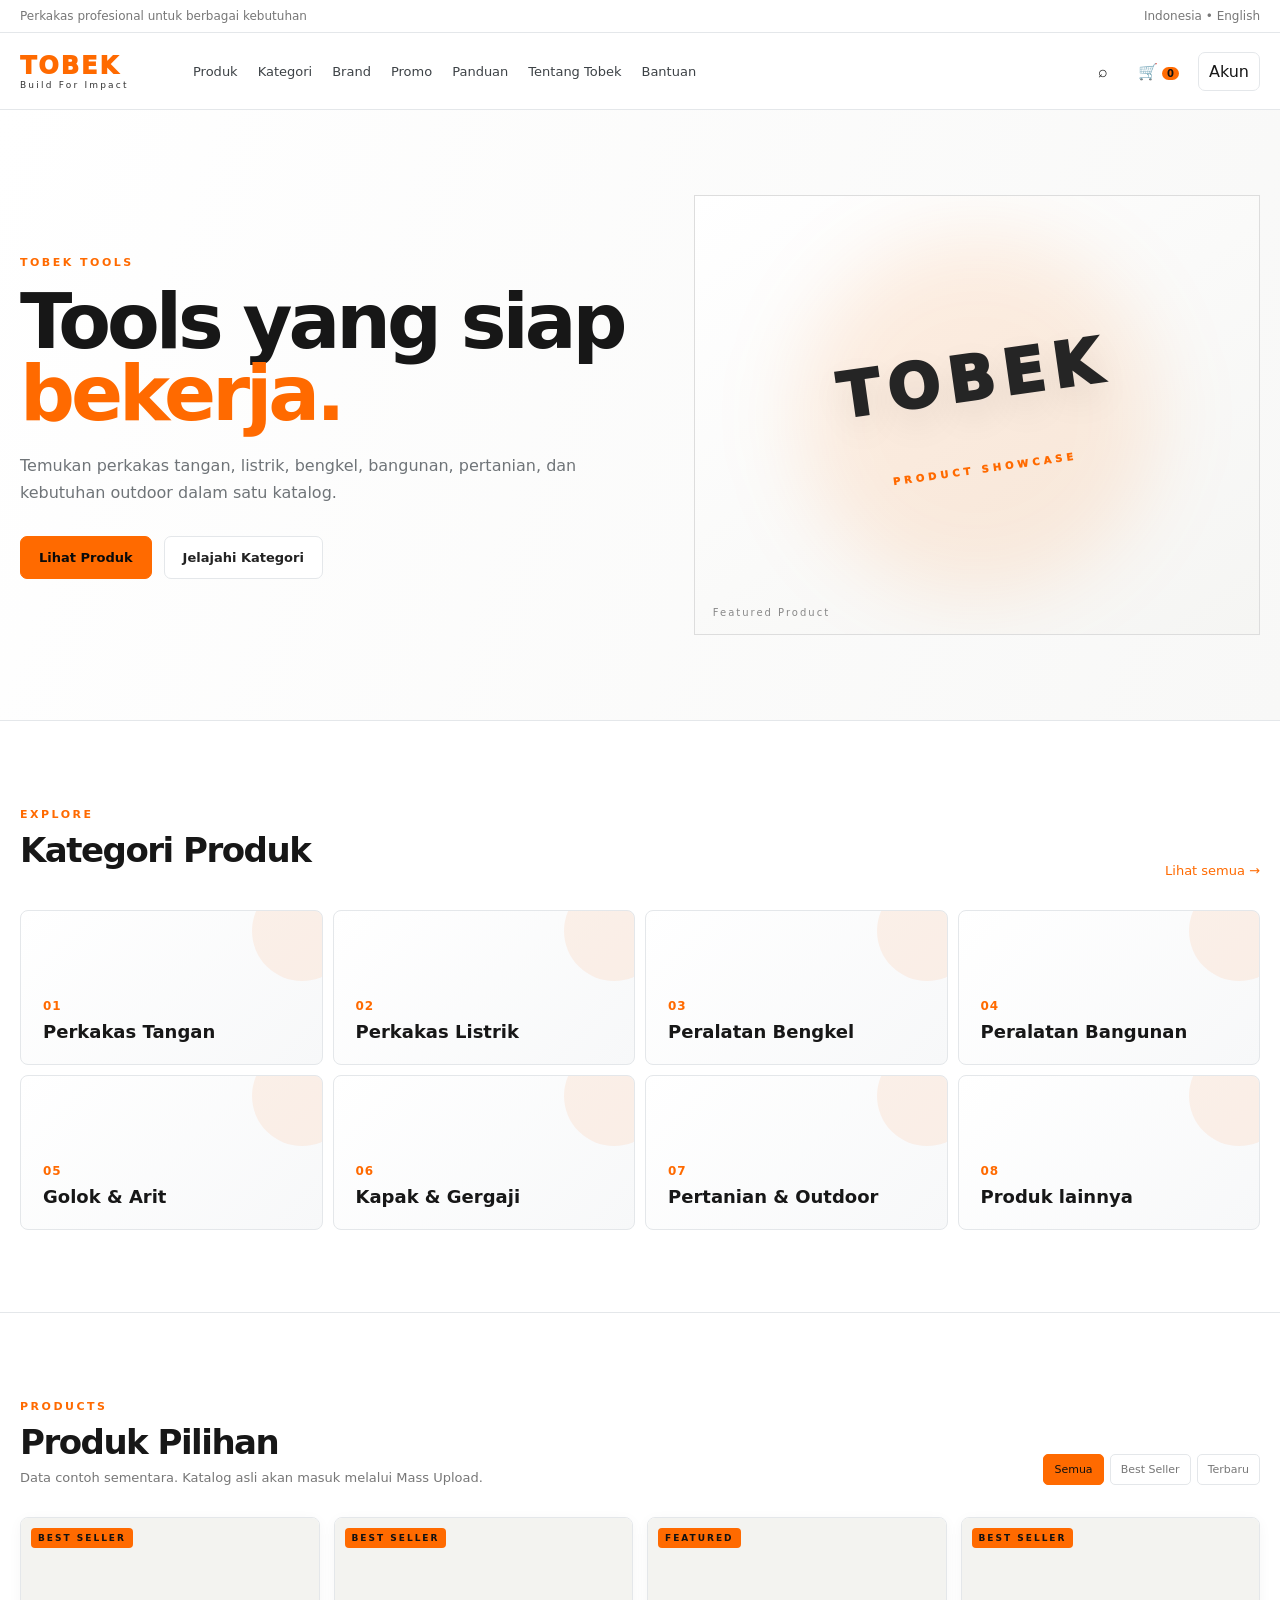
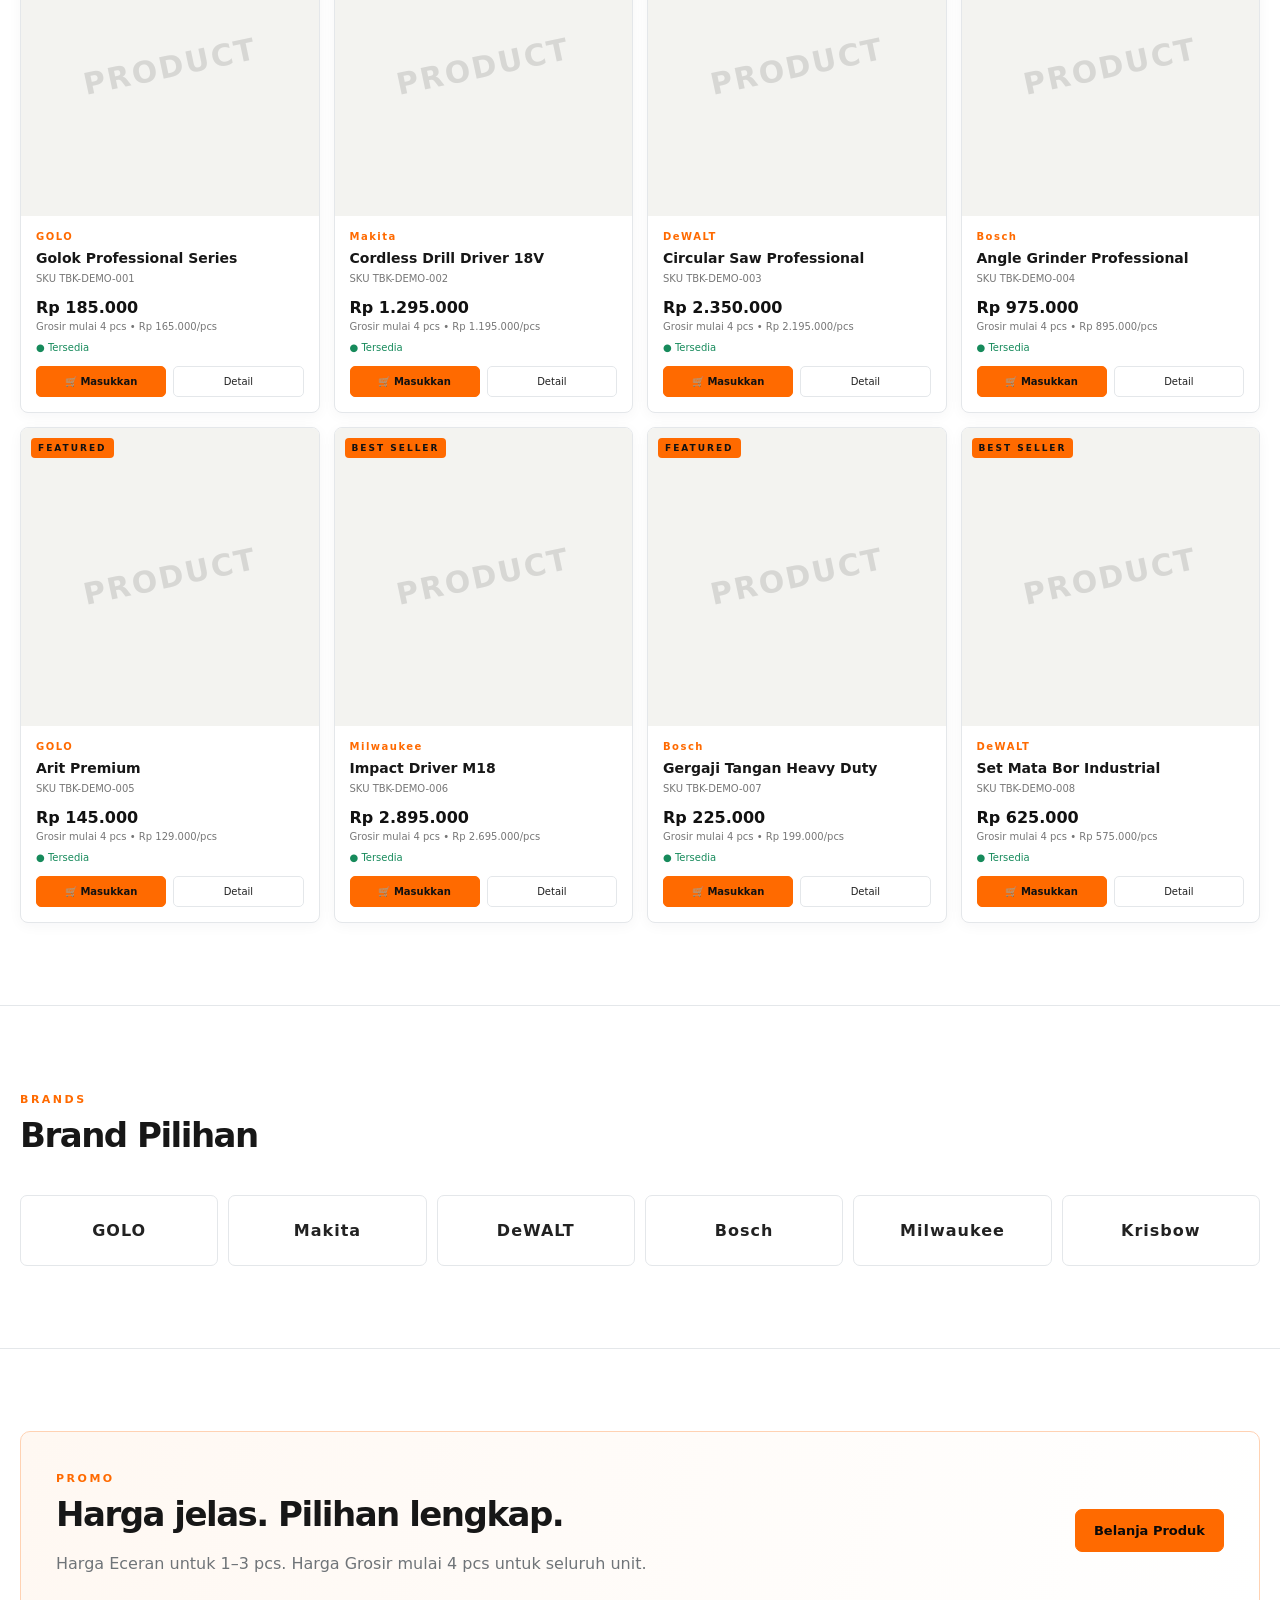
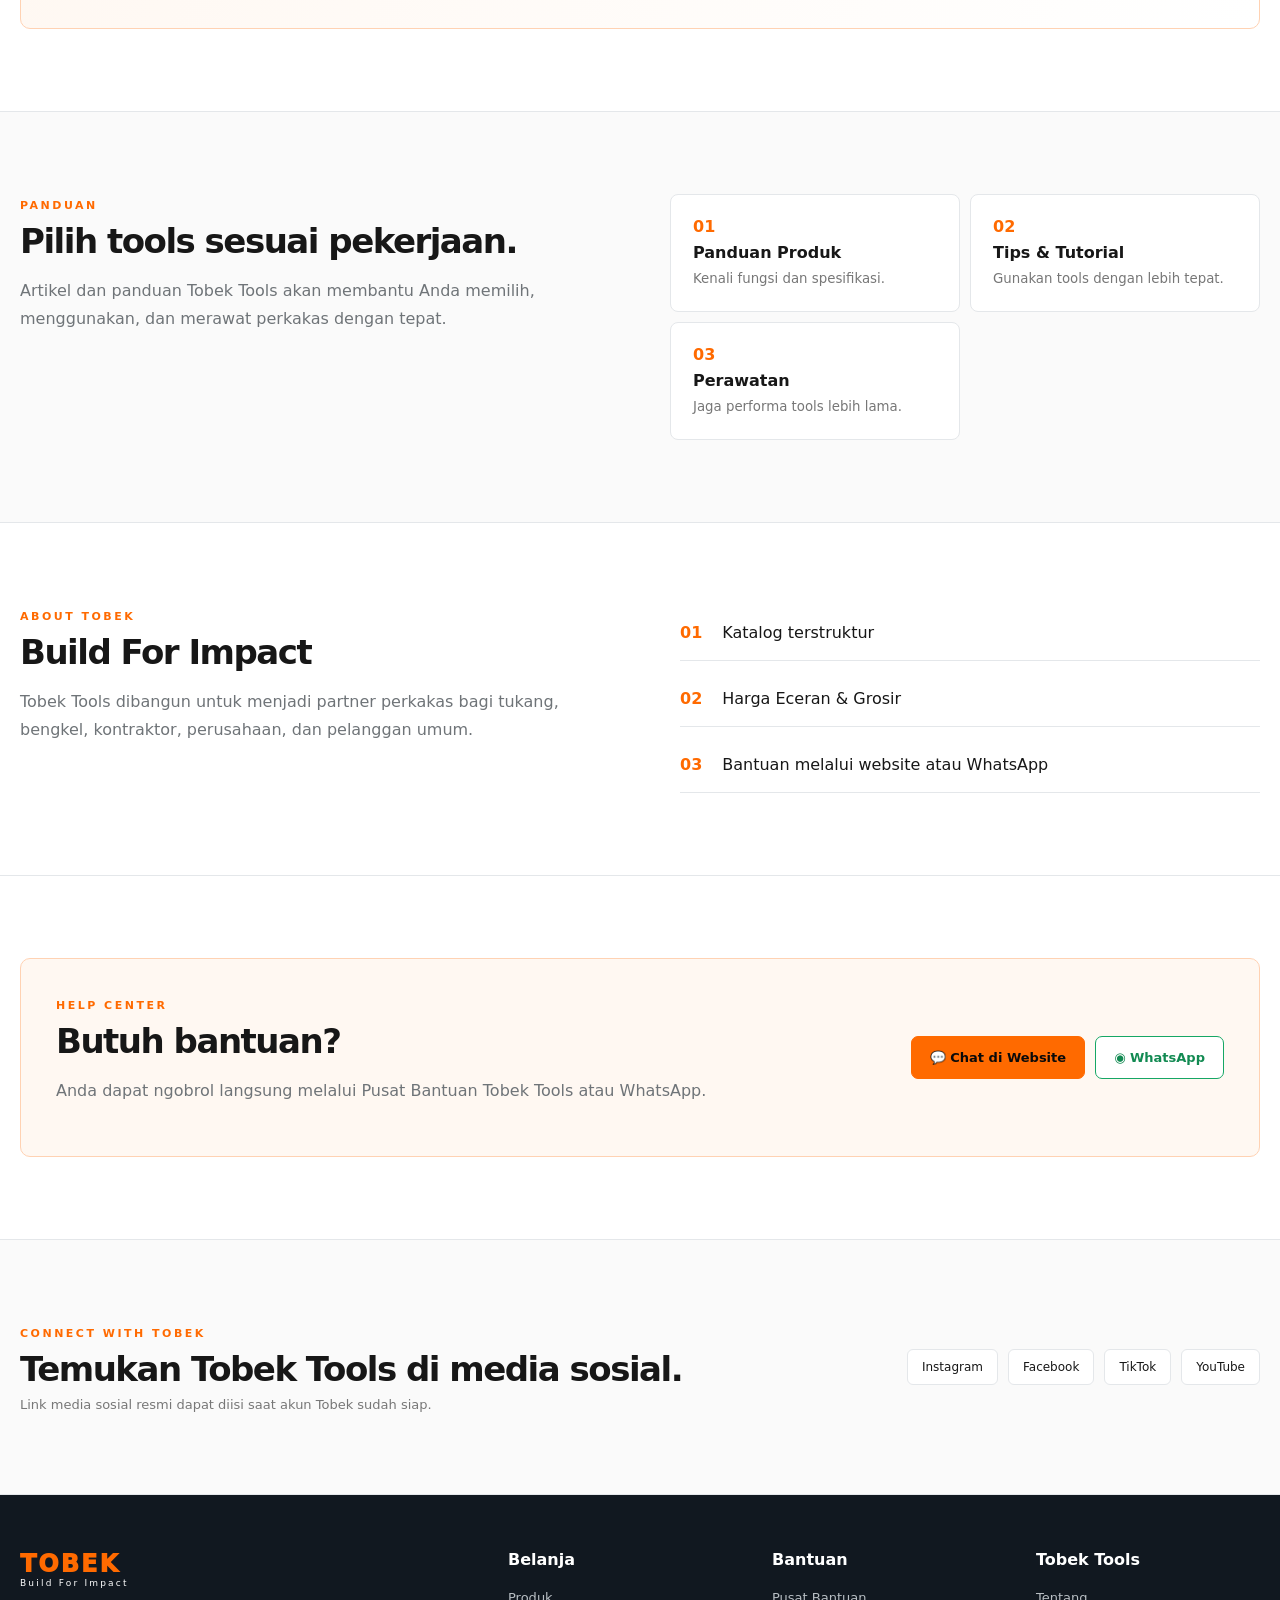
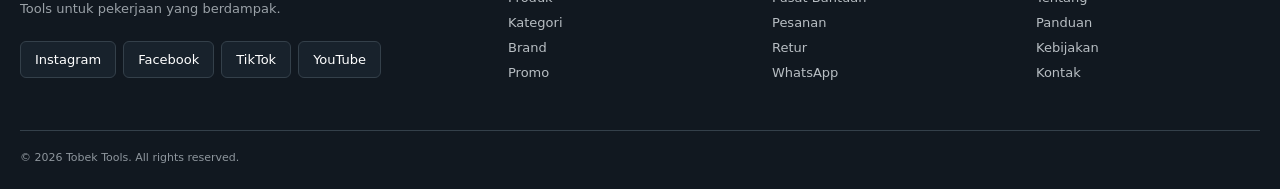
==== index.html @ 75744891 "Add files via upload" ====
<!doctype html>
<html lang="id">
<head>
  <meta charset="UTF-8" />
  <meta name="viewport" content="width=device-width, initial-scale=1.0" />
  <meta name="description" content="Tobek Tools — perkakas profesional untuk tukang, bengkel, kontraktor, perusahaan, dan kebutuhan umum." />
  <title>Tobek Tools — Build For Impact</title>
  <link rel="stylesheet" href="styles.css" />
</head>
<body>
  <header class="site-header">
    <div class="topbar"><div class="container topbar-inner"><span>Perkakas profesional untuk berbagai kebutuhan</span><span>Indonesia • English</span></div></div>
    <div class="container nav">
      <a class="brand" href="#" aria-label="Tobek Tools"><span class="brand-mark">TOBEK</span><span class="brand-tag">Build For Impact</span></a>
      <nav class="main-nav" aria-label="Navigasi utama">
        <a href="#produk">Produk</a><a href="#kategori">Kategori</a><a href="#brand">Brand</a><a href="#promo">Promo</a><a href="#panduan">Panduan</a><a href="#tentang">Tentang Tobek</a><a href="#bantuan">Bantuan</a>
      </nav>
      <div class="nav-actions"><button aria-label="Cari" id="searchBtn">⌕</button><button aria-label="Keranjang" id="cartBtn">🛒<b id="cartCount">0</b></button><button class="account" id="accountBtn">Akun</button></div>
    </div>
  </header>

  <main>
    <section class="hero">
      <div class="container hero-grid">
        <div class="hero-copy"><span class="eyebrow">TOBEK TOOLS</span><h1>Tools yang siap <em>bekerja.</em></h1><p>Temukan perkakas tangan, listrik, bengkel, bangunan, pertanian, dan kebutuhan outdoor dalam satu katalog.</p><div class="hero-actions"><a class="btn primary" href="#produk">Lihat Produk</a><a class="btn ghost" href="#kategori">Jelajahi Kategori</a></div></div>
        <div class="hero-product"><div class="product-glow"></div><div class="tool-placeholder">TOBEK<br/><small>PRODUCT SHOWCASE</small></div><span class="hero-label">Featured Product</span></div>
      </div>
    </section>

    <section id="kategori" class="section"><div class="container"><div class="section-head"><div><span class="eyebrow">EXPLORE</span><h2>Kategori Produk</h2></div><a href="#produk">Lihat semua →</a></div><div class="category-grid" id="categoryGrid"></div></div></section>

    <section id="produk" class="section products-section"><div class="container"><div class="section-head"><div><span class="eyebrow">PRODUCTS</span><h2>Produk Pilihan</h2><p class="muted">Data contoh sementara. Katalog asli akan masuk melalui Mass Upload.</p></div><div class="filters"><button class="filter active" data-filter="all">Semua</button><button class="filter" data-filter="best">Best Seller</button><button class="filter" data-filter="new">Terbaru</button></div></div><div class="product-grid" id="productGrid"></div></div></section>

    <section id="brand" class="section brands"><div class="container"><div class="section-head"><div><span class="eyebrow">BRANDS</span><h2>Brand Pilihan</h2></div></div><div class="brand-grid" id="brandGrid"></div></div></section>

    <section id="promo" class="section promo"><div class="container promo-box"><div><span class="eyebrow">PROMO</span><h2>Harga jelas. Pilihan lengkap.</h2><p>Harga Eceran untuk 1–3 pcs. Harga Grosir mulai 4 pcs untuk seluruh unit.</p></div><a class="btn primary" href="#produk">Belanja Produk</a></div></section>

    <section id="panduan" class="section guide"><div class="container guide-grid"><div><span class="eyebrow">PANDUAN</span><h2>Pilih tools sesuai pekerjaan.</h2><p>Artikel dan panduan Tobek Tools akan membantu Anda memilih, menggunakan, dan merawat perkakas dengan tepat.</p></div><div class="guide-cards"><article><span>01</span><b>Panduan Produk</b><small>Kenali fungsi dan spesifikasi.</small></article><article><span>02</span><b>Tips & Tutorial</b><small>Gunakan tools dengan lebih tepat.</small></article><article><span>03</span><b>Perawatan</b><small>Jaga performa tools lebih lama.</small></article></div></div></section>

    <section id="tentang" class="section about"><div class="container about-grid"><div><span class="eyebrow">ABOUT TOBEK</span><h2>Build For Impact</h2><p>Tobek Tools dibangun untuk menjadi partner perkakas bagi tukang, bengkel, kontraktor, perusahaan, dan pelanggan umum.</p></div><div class="about-points"><div><b>01</b><span>Katalog terstruktur</span></div><div><b>02</b><span>Harga Eceran & Grosir</span></div><div><b>03</b><span>Bantuan melalui website atau WhatsApp</span></div></div></div></section>

    <section id="bantuan" class="section help"><div class="container help-box"><div><span class="eyebrow">HELP CENTER</span><h2>Butuh bantuan?</h2><p>Anda dapat ngobrol langsung melalui Pusat Bantuan Tobek Tools atau WhatsApp.</p></div><div class="help-actions"><button class="btn primary" id="chatBtn">💬 Chat di Website</button><a class="btn whatsapp" href="#" data-placeholder="whatsapp" target="_blank" rel="noopener">◉ WhatsApp</a></div></div></section>

    <section class="section social"><div class="container social-box"><div><span class="eyebrow">CONNECT WITH TOBEK</span><h2>Temukan Tobek Tools di media sosial.</h2><p class="muted">Link media sosial resmi dapat diisi saat akun Tobek sudah siap.</p></div><div class="social-links"><a href="#" aria-label="Instagram">Instagram</a><a href="#" aria-label="Facebook">Facebook</a><a href="#" aria-label="TikTok">TikTok</a><a href="#" aria-label="YouTube">YouTube</a></div></div></section>
  </main>

  <footer><div class="container footer-grid"><div><div class="brand footer-brand"><span class="brand-mark">TOBEK</span><span class="brand-tag">Build For Impact</span></div><p>Tools untuk pekerjaan yang berdampak.</p><div class="footer-social"><a href="#">Instagram</a><a href="#">Facebook</a><a href="#">TikTok</a><a href="#">YouTube</a></div></div><div><h4>Belanja</h4><a href="#produk">Produk</a><a href="#kategori">Kategori</a><a href="#brand">Brand</a><a href="#promo">Promo</a></div><div><h4>Bantuan</h4><a href="#bantuan">Pusat Bantuan</a><a href="#">Pesanan</a><a href="#">Retur</a><a href="#" data-placeholder="whatsapp" target="_blank" rel="noopener">WhatsApp</a></div><div><h4>Tobek Tools</h4><a href="#tentang">Tentang</a><a href="#panduan">Panduan</a><a href="#">Kebijakan</a><a href="#">Kontak</a></div></div><div class="container copyright">© <span id="year"></span> Tobek Tools. All rights reserved.</div></footer>

  <div class="drawer" id="cartDrawer"><div class="drawer-panel"><button class="close" id="closeCart">×</button><span class="eyebrow">CART</span><h2>Keranjang</h2><div id="cartItems" class="cart-items"></div><div class="cart-total"><span>Total sementara</span><strong id="cartTotal">Rp0</strong></div><button class="btn primary full">Lanjut Checkout</button></div></div>
  <div class="modal" id="searchModal"><div class="search-box"><button class="close" id="closeSearch">×</button><input id="searchInput" placeholder="Cari produk, brand, SKU, spesifikasi..." autofocus /><div id="searchResults"></div></div></div>
  <div class="chat-widget" id="chatWidget" aria-hidden="true"><div class="chat-head"><div><b>Tobek Tools Help Center</b><small>Online • Demo</small></div><button id="closeChat" aria-label="Tutup chat">×</button></div><div class="chat-body"><div class="chat-bubble">Halo! Selamat datang di Tobek Tools. Ada yang bisa kami bantu?</div><div class="chat-options"><button>Informasi produk</button><button>Kendala pesanan</button><button>Retur</button><button>Lainnya</button></div></div><div class="chat-foot"><input placeholder="Tulis pesan..." /><button>➤</button></div></div>
  <script src="app.js"></script>
</body>
</html>
---- styles.css ----
:root{--bg:#fff;--panel:#fff;--panel2:#f6f7f8;--text:#171717;--muted:#6f7478;--line:#e4e7ea;--orange:#ff6a00;--orange2:#ff7d1f;--nav:#111820;--soft:#f8f9fa}*{box-sizing:border-box}html{scroll-behavior:smooth}body{margin:0;background:var(--bg);color:var(--text);font-family:Inter,ui-sans-serif,system-ui,-apple-system,BlinkMacSystemFont,"Segoe UI",sans-serif}a{color:inherit;text-decoration:none}button{font:inherit}.container{width:min(1240px,calc(100% - 40px));margin:auto}.topbar{background:#fff;border-bottom:1px solid var(--line);color:#777;font-size:12px}.topbar-inner{display:flex;justify-content:space-between;padding:9px 0}.site-header{position:sticky;top:0;z-index:20;background:rgba(255,255,255,.96);backdrop-filter:blur(14px);border-bottom:1px solid var(--line)}.nav{height:76px;display:flex;align-items:center;gap:28px}.brand{display:flex;flex-direction:column;min-width:145px}.brand-mark{font-weight:950;letter-spacing:2px;color:var(--orange);font-size:24px}.brand-tag{font-size:9px;letter-spacing:2.2px;color:#333}.main-nav{display:flex;gap:20px;align-items:center;flex:1;font-size:13px;color:#3d4246}.main-nav a:hover{color:var(--orange)}.nav-actions{display:flex;align-items:center;gap:8px}.nav-actions button{background:none;color:var(--text);border:1px solid transparent;padding:9px 10px;cursor:pointer}.nav-actions button:hover{border-color:var(--line);background:var(--soft)}.account{border:1px solid var(--line)!important;border-radius:7px}.nav-actions b{background:var(--orange);color:#111;border-radius:99px;padding:1px 5px;font-size:10px;margin-left:4px}.hero{min-height:610px;border-bottom:1px solid var(--line);background:linear-gradient(110deg,#fff,#f8f8f7)}.hero-grid{display:grid;grid-template-columns:1.05fr .95fr;align-items:center;min-height:610px;gap:48px}.eyebrow{font-size:11px;letter-spacing:2.5px;font-weight:800;color:var(--orange)}h1{font-size:clamp(48px,6vw,82px);line-height:.94;letter-spacing:-4px;margin:16px 0 22px;max-width:720px}h1 em{font-style:normal;color:var(--orange)}h2{font-size:34px;letter-spacing:-1.5px;margin:8px 0}.hero-copy p{max-width:570px;color:var(--muted);line-height:1.7;font-size:16px}.hero-actions{display:flex;gap:12px;margin-top:30px}.btn{display:inline-flex;align-items:center;justify-content:center;border-radius:7px;padding:13px 18px;font-weight:800;font-size:13px;border:1px solid var(--line);cursor:pointer}.primary{background:var(--orange);color:#0a0a0a;border-color:var(--orange)}.primary:hover{background:var(--orange2)}.ghost{background:#fff;color:#222}.ghost:hover{border-color:#bbb}.whatsapp{border-color:#16a765;color:#128a52;background:#fff}.hero-product{height:440px;display:grid;place-items:center;position:relative;border:1px solid #ddd;background:linear-gradient(145deg,#fff,#f5f5f3);overflow:hidden}.product-glow{position:absolute;width:360px;height:360px;border-radius:50%;background:rgba(255,106,0,.11);filter:blur(40px)}.tool-placeholder{position:relative;text-align:center;font-size:62px;font-weight:950;letter-spacing:8px;transform:rotate(-8deg);color:#252525;text-shadow:0 15px 35px rgba(0,0,0,.08)}.tool-placeholder small{font-size:10px;letter-spacing:4px;color:var(--orange)}.hero-label{position:absolute;bottom:16px;left:18px;font-size:10px;letter-spacing:2px;color:#888}.section{padding:82px 0;border-bottom:1px solid var(--line)}.section-head{display:flex;align-items:end;justify-content:space-between;margin-bottom:32px}.section-head a{color:var(--orange);font-size:13px}.muted{color:#777;font-size:13px;margin:7px 0 0}.category-grid{display:grid;grid-template-columns:repeat(4,1fr);gap:10px}.category{min-height:155px;padding:22px;border:1px solid var(--line);background:linear-gradient(135deg,#fff,#f7f8f9);display:flex;flex-direction:column;justify-content:flex-end;position:relative;overflow:hidden;border-radius:8px}.category:hover{border-color:#ffb17c;transform:translateY(-2px)}.category:after{content:"";position:absolute;width:100px;height:100px;border-radius:50%;background:rgba(255,106,0,.08);right:-30px;top:-30px}.category span{color:var(--orange);font-size:12px;font-weight:900;letter-spacing:1px}.category h3{margin:8px 0 0;font-size:18px}.product-grid{display:grid;grid-template-columns:repeat(4,1fr);gap:14px}.product{border:1px solid var(--line);background:#fff;overflow:hidden;border-radius:8px;box-shadow:0 3px 14px rgba(15,23,42,.04)}.product-img{aspect-ratio:1/1;background:#f3f3f0;color:#161616;display:grid;place-items:center;font-weight:900;letter-spacing:2px;position:relative}.product-img:after{content:"PRODUCT";font-size:30px;opacity:.12;transform:rotate(-12deg)}.badge{position:absolute;top:10px;left:10px;background:var(--orange);color:#111;padding:5px 7px;font-size:9px;font-weight:900;border-radius:4px}.product-info{padding:15px}.product-brand{color:var(--orange);font-size:10px;font-weight:900;letter-spacing:1.5px}.product h3{font-size:14px;line-height:1.4;margin:7px 0 5px}.sku{color:#777;font-size:10px}.price{margin-top:14px;font-weight:900;color:#111}.wholesale{color:#777;font-size:10px;margin-top:4px}.available{font-size:10px;color:#168a5b;margin-top:10px}.product-actions{display:flex;gap:7px;margin-top:13px}.product-actions button{flex:1;padding:9px 6px;font-size:10px;border:1px solid var(--line);background:#fff;color:#222;cursor:pointer;border-radius:5px}.product-actions .add{background:var(--orange);color:#111;border-color:var(--orange);font-weight:900}.filters{display:flex;gap:6px}.filter{border:1px solid var(--line);background:#fff;color:#777;padding:8px 10px;border-radius:5px;font-size:11px;cursor:pointer}.filter.active{color:#111;background:var(--orange);border-color:var(--orange)}.brand-grid{display:grid;grid-template-columns:repeat(6,1fr);gap:10px}.brand-tile{border:1px solid var(--line);padding:25px 10px;text-align:center;color:#222;font-weight:900;letter-spacing:1px;background:#fff;border-radius:7px}.brand-tile:hover{border-color:#ffb17c}.promo-box{display:flex;justify-content:space-between;align-items:center;border:1px solid #ffd2b3;background:linear-gradient(105deg,#fff8f2,#fff);padding:35px;border-radius:10px}.promo-box p,.help-box p,.about p,.guide p{color:var(--muted);line-height:1.7}.guide{background:#fafafa}.guide-grid{display:grid;grid-template-columns:1fr 1fr;gap:60px}.guide-cards{display:grid;grid-template-columns:1fr 1fr;gap:10px}.guide-cards article{border:1px solid var(--line);padding:22px;background:#fff;border-radius:8px;display:flex;flex-direction:column;gap:7px}.guide-cards span{color:var(--orange);font-weight:900}.guide-cards small{color:#777;line-height:1.5}.about-grid{display:grid;grid-template-columns:1fr 1fr;gap:80px}.about-points{display:grid;gap:10px}.about-points div{display:flex;gap:20px;align-items:center;border-bottom:1px solid var(--line);padding:18px 0}.about-points b{color:var(--orange)}.help-box{display:flex;justify-content:space-between;align-items:center;border:1px solid #ffd2b3;background:#fff8f2;padding:35px;border-radius:10px}.help-actions{display:flex;gap:10px;flex-wrap:wrap}.social{background:#fafafa}.social-box{display:flex;justify-content:space-between;align-items:center;gap:30px}.social-links{display:flex;gap:10px;flex-wrap:wrap}.social-links a,.footer-social a{border:1px solid var(--line);background:#fff;padding:10px 14px;border-radius:6px;font-size:12px}.social-links a:hover,.footer-social a:hover{border-color:#ffb17c;color:var(--orange)}footer{padding:55px 0 25px;background:#111820;color:#fff}.footer-grid{display:grid;grid-template-columns:2fr 1fr 1fr 1fr;gap:40px}.footer-grid h4{margin-top:0}.footer-grid a{display:block;color:#b8bec3;margin:10px 0;font-size:13px}.footer-grid p{color:#9aa1a7;font-size:13px}.footer-brand .brand-tag{color:#fff}.footer-social{display:flex;gap:7px;flex-wrap:wrap;margin-top:15px}.footer-social a{color:#fff;border-color:#34404a;background:#18222c}.copyright{border-top:1px solid #34404a;margin-top:40px;padding-top:20px;color:#8e969d;font-size:11px}.drawer,.modal{position:fixed;inset:0;background:rgba(0,0,0,.45);z-index:50;display:none}.drawer.open,.modal.open{display:block}.drawer-panel{position:absolute;right:0;top:0;height:100%;width:min(430px,100%);background:#fff;border-left:1px solid var(--line);padding:30px;overflow:auto}.close{position:absolute;right:20px;top:15px;background:none;border:0;color:#777;font-size:28px;cursor:pointer}.cart-items{margin:25px 0}.cart-row{display:flex;justify-content:space-between;gap:15px;border-bottom:1px solid var(--line);padding:15px 0}.cart-total{display:flex;justify-content:space-between;padding:18px 0;border-top:1px solid #ddd}.full{width:100%}.search-box{width:min(760px,calc(100% - 30px));margin:90px auto;background:#fff;border:1px solid var(--line);padding:30px;position:relative;border-radius:10px;box-shadow:0 20px 60px rgba(0,0,0,.12)}.search-box input{width:100%;background:#fafafa;color:#222;border:1px solid var(--line);padding:16px 18px;font-size:16px;outline:none}.search-result{padding:15px 0;border-bottom:1px solid var(--line)}.chat-widget{position:fixed;right:24px;bottom:24px;width:min(380px,calc(100% - 30px));background:#fff;border:1px solid var(--line);border-radius:12px;box-shadow:0 18px 60px rgba(0,0,0,.18);z-index:60;display:none;overflow:hidden}.chat-widget.open{display:block}.chat-head{background:#111820;color:#fff;padding:16px 18px;display:flex;justify-content:space-between;align-items:center}.chat-head b,.chat-head small{display:block}.chat-head small{color:#aeb7bf;margin-top:3px;font-size:11px}.chat-head button{background:none;border:0;color:#fff;font-size:24px;cursor:pointer}.chat-body{padding:18px;background:#f7f8f9;min-height:250px}.chat-bubble{background:#fff;border:1px solid var(--line);padding:12px;border-radius:10px 10px 10px 2px;font-size:13px;line-height:1.5}.chat-options{display:grid;gap:7px;margin-top:14px}.chat-options button{background:#fff;border:1px solid var(--line);padding:10px;text-align:left;border-radius:7px;cursor:pointer}.chat-options button:hover{border-color:#ffb17c;color:var(--orange)}.chat-foot{display:flex;border-top:1px solid var(--line);background:#fff}.chat-foot input{flex:1;border:0;padding:14px;outline:none}.chat-foot button{border:0;background:var(--orange);padding:0 16px;cursor:pointer}
@media(max-width:900px){.main-nav{display:none}.hero-grid,.about-grid,.guide-grid{grid-template-columns:1fr}.hero{padding:40px 0}.hero-product{height:340px}.category-grid,.product-grid{grid-template-columns:repeat(2,1fr)}.brand-grid{grid-template-columns:repeat(3,1fr)}.footer-grid{grid-template-columns:1fr 1fr}.section-head{align-items:flex-start;gap:20px;flex-direction:column}.filters{width:100%;overflow:auto}.promo-box,.help-box,.social-box{flex-direction:column;align-items:flex-start;gap:25px}}@media(max-width:520px){.container{width:min(100% - 24px,1240px)}.topbar{display:none}.nav{height:65px;gap:10px}.brand{min-width:105px}.brand-mark{font-size:20px}.brand-tag{font-size:7px}.nav-actions{margin-left:auto}.nav-actions button{padding:7px}.account{display:none}.category-grid,.product-grid{grid-template-columns:1fr 1fr;gap:8px}.category{min-height:130px;padding:15px}.product-info{padding:11px}.product-actions button{font-size:9px}.hero-product{height:280px}.tool-placeholder{font-size:38px}.hero-copy h1{letter-spacing:-2.5px}.footer-grid{grid-template-columns:1fr 1fr}.section{padding:60px 0}.guide-cards{grid-template-columns:1fr}.chat-widget{right:12px;bottom:12px}}
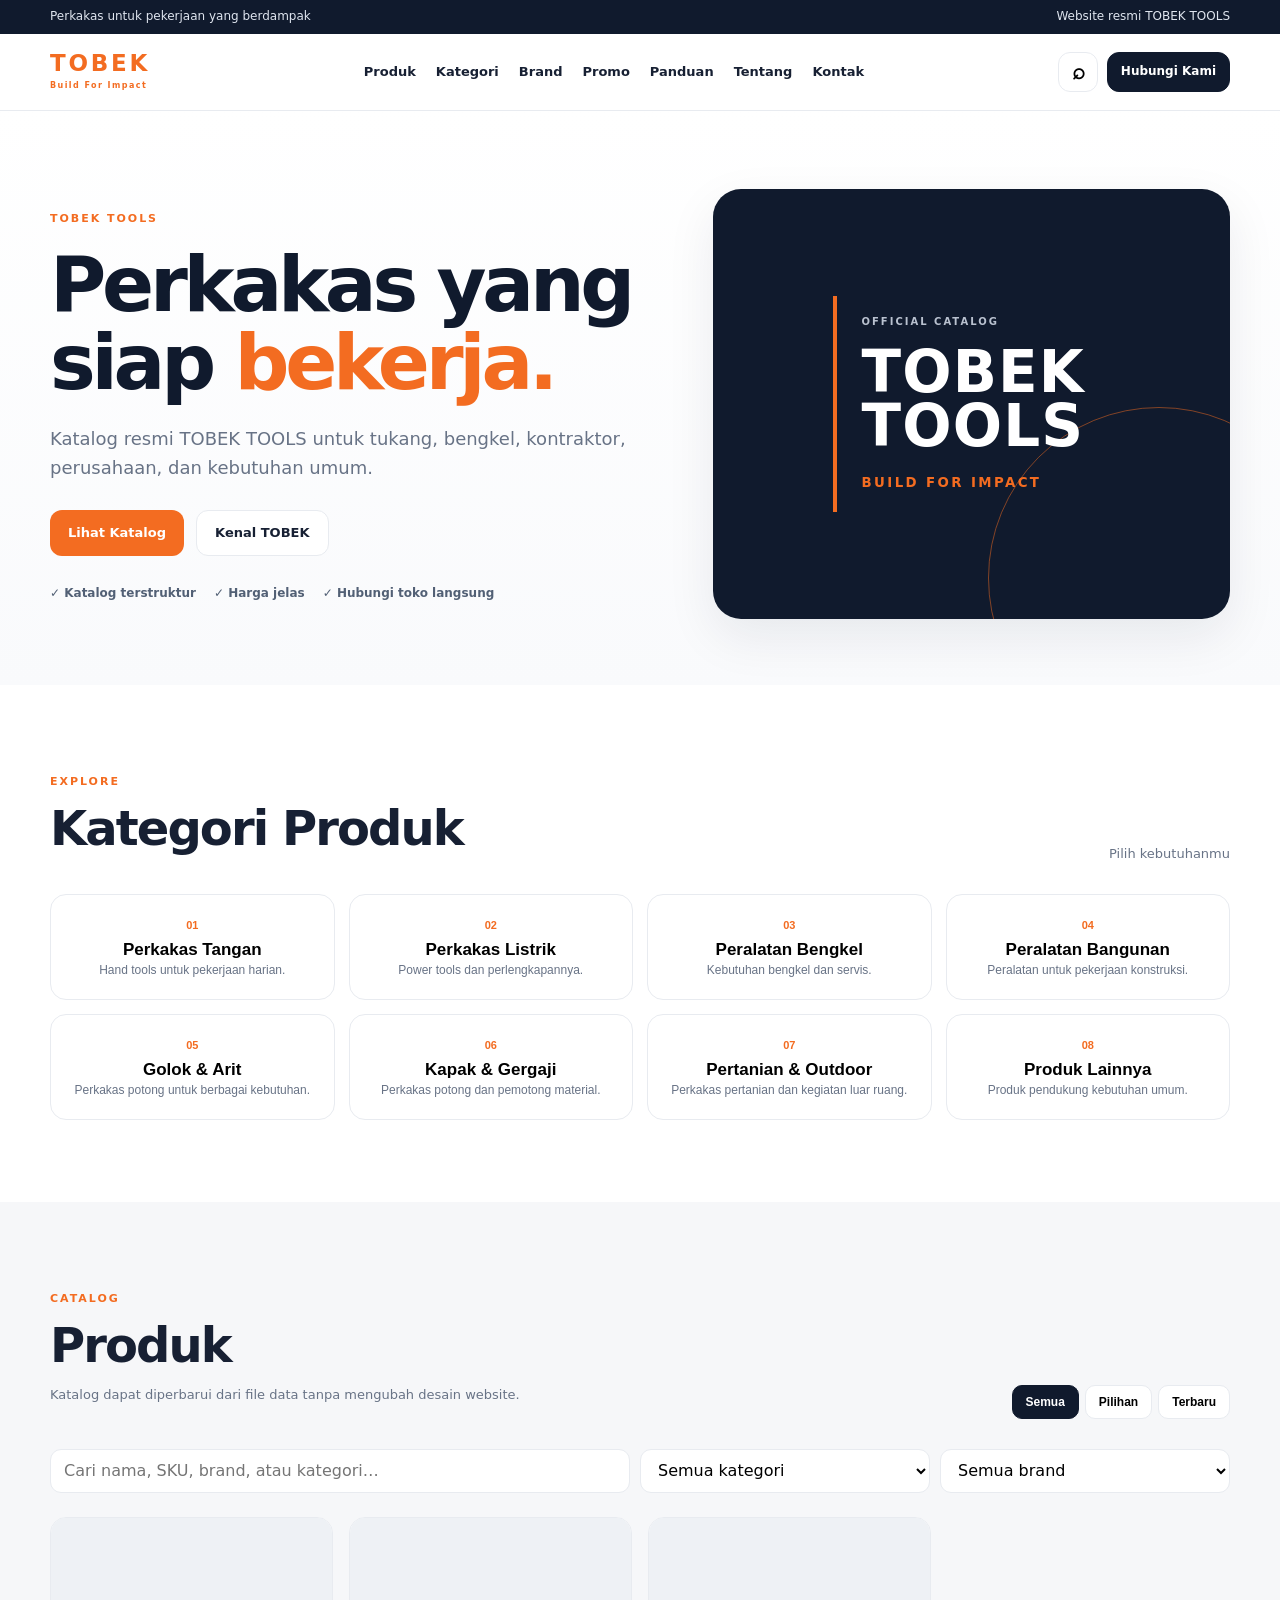
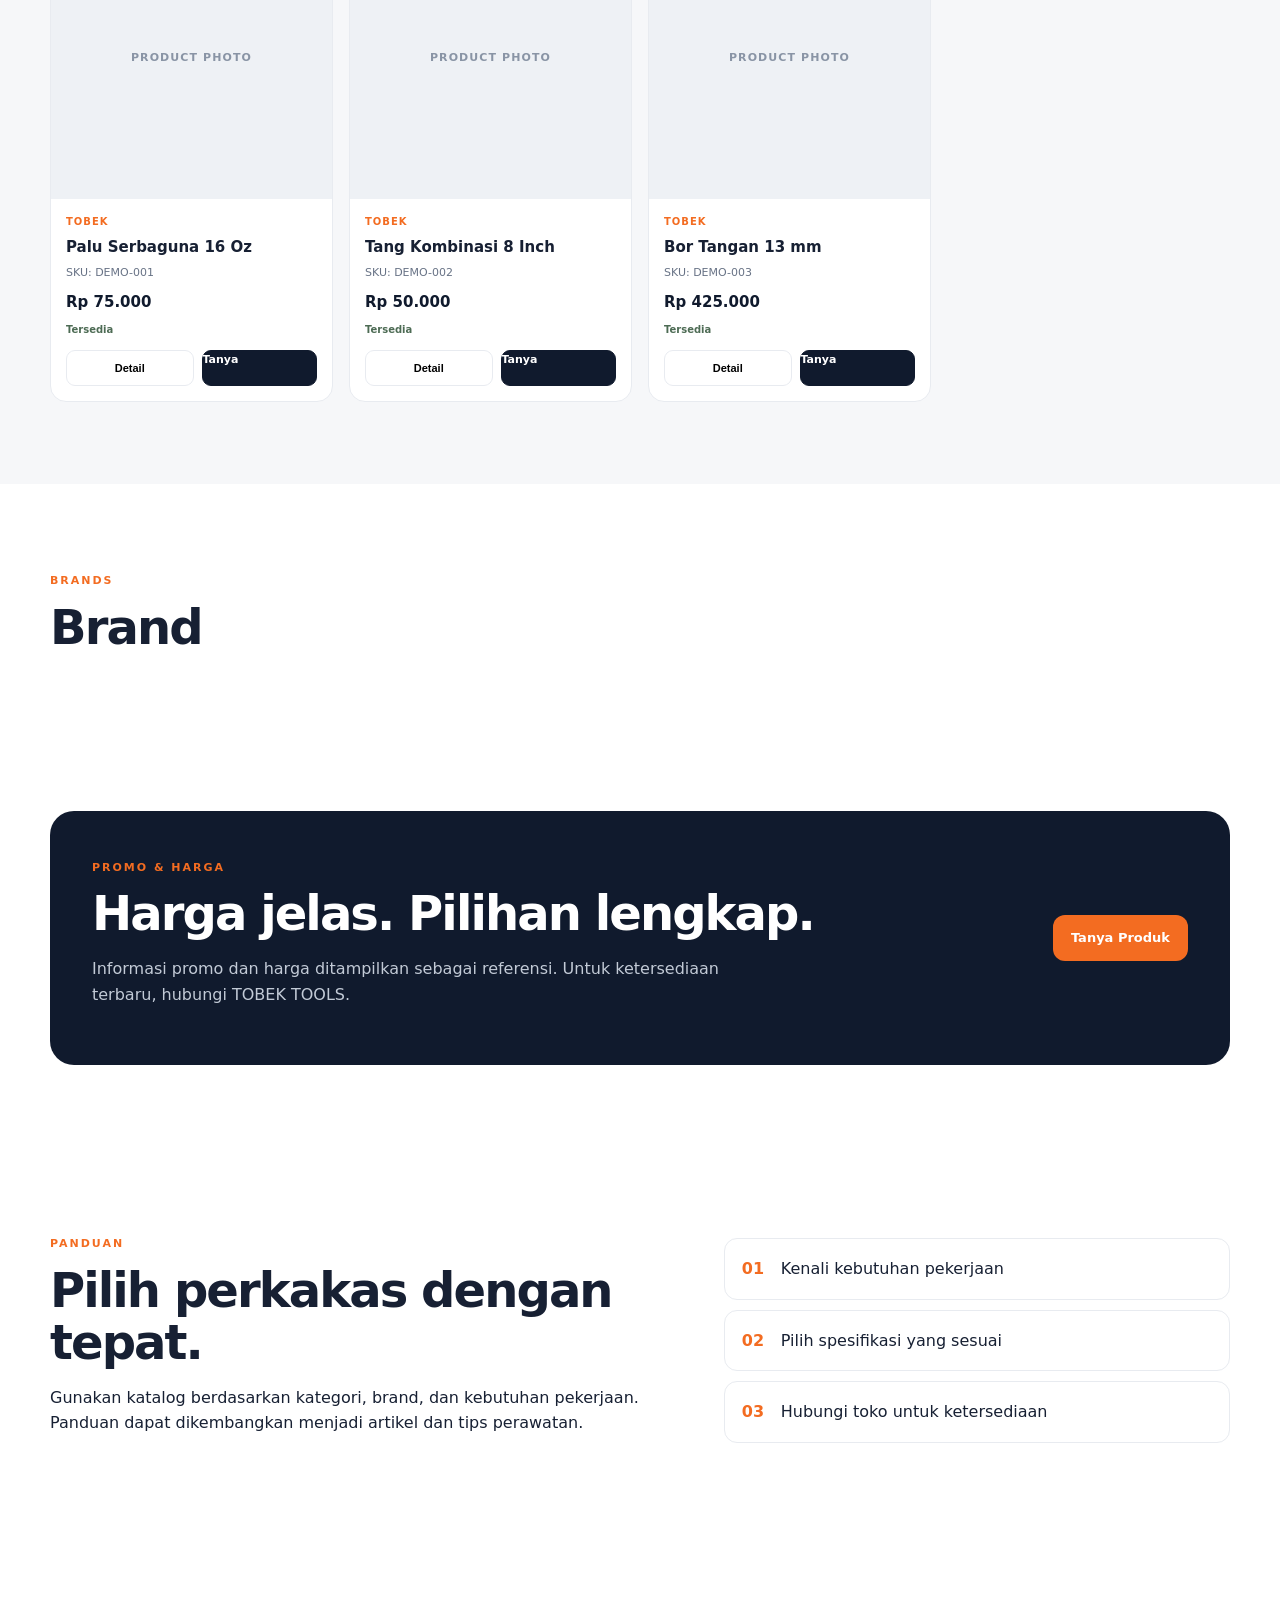
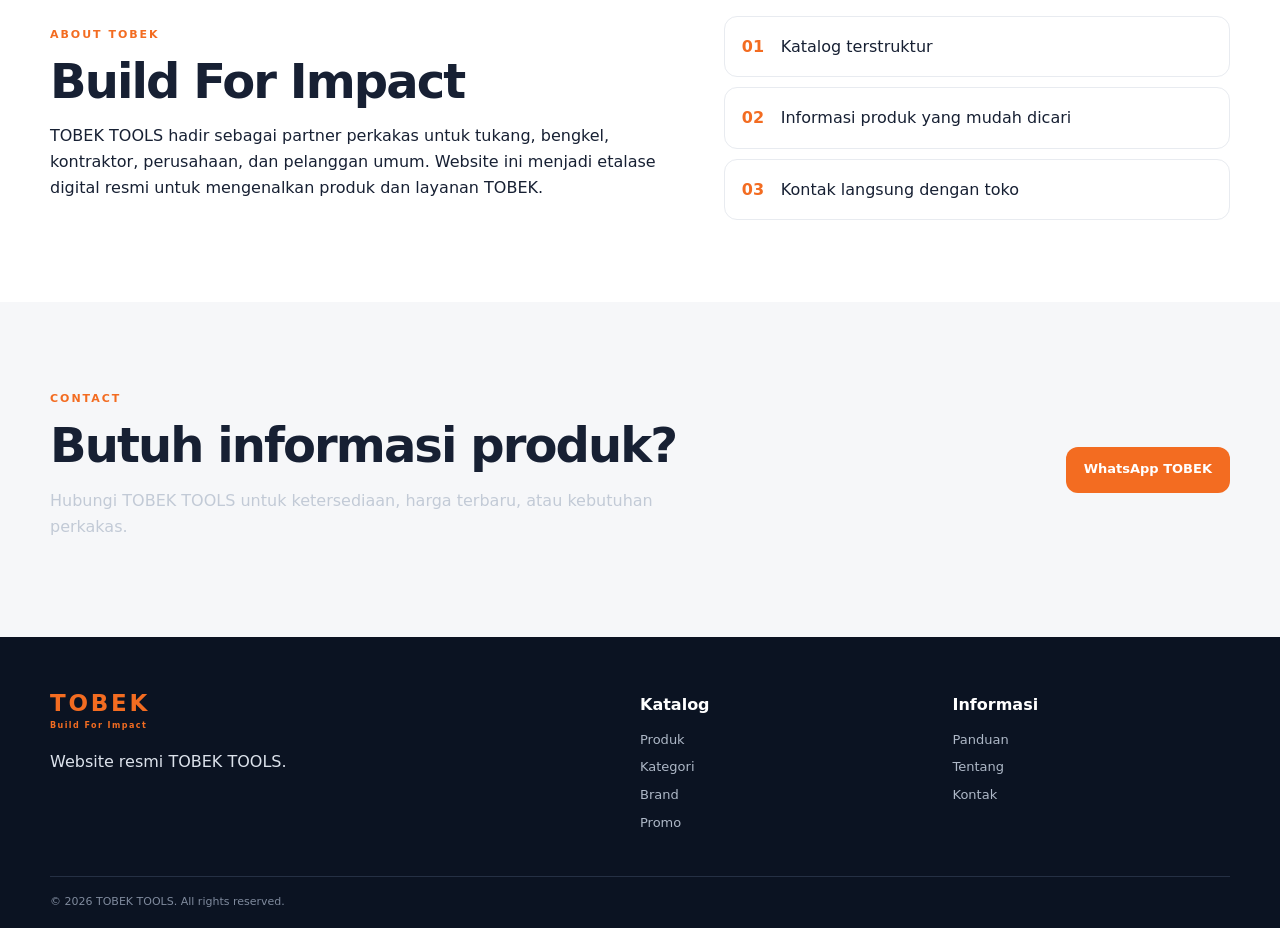
==== commit e9e37e95: "Add files via upload" ====
--- a/index.html
+++ b/index.html
@@ -1,54 +1,126 @@
 <!doctype html>
 <html lang="id">
 <head>
-  <meta charset="UTF-8" />
-  <meta name="viewport" content="width=device-width, initial-scale=1.0" />
-  <meta name="description" content="Tobek Tools — perkakas profesional untuk tukang, bengkel, kontraktor, perusahaan, dan kebutuhan umum." />
-  <title>Tobek Tools — Build For Impact</title>
-  <link rel="stylesheet" href="styles.css" />
+  <meta charset="UTF-8">
+  <meta name="viewport" content="width=device-width, initial-scale=1.0">
+  <meta name="description" content="TOBEK TOOLS — website resmi dan katalog perkakas untuk pekerjaan yang berdampak.">
+  <title>TOBEK TOOLS — Build For Impact</title>
+  <link rel="stylesheet" href="styles.css">
 </head>
 <body>
-  <header class="site-header">
-    <div class="topbar"><div class="container topbar-inner"><span>Perkakas profesional untuk berbagai kebutuhan</span><span>Indonesia • English</span></div></div>
-    <div class="container nav">
-      <a class="brand" href="#" aria-label="Tobek Tools"><span class="brand-mark">TOBEK</span><span class="brand-tag">Build For Impact</span></a>
-      <nav class="main-nav" aria-label="Navigasi utama">
-        <a href="#produk">Produk</a><a href="#kategori">Kategori</a><a href="#brand">Brand</a><a href="#promo">Promo</a><a href="#panduan">Panduan</a><a href="#tentang">Tentang Tobek</a><a href="#bantuan">Bantuan</a>
-      </nav>
-      <div class="nav-actions"><button aria-label="Cari" id="searchBtn">⌕</button><button aria-label="Keranjang" id="cartBtn">🛒<b id="cartCount">0</b></button><button class="account" id="accountBtn">Akun</button></div>
+<header class="site-header">
+  <div class="topbar"><div class="container topbar-inner">
+    <span>Perkakas untuk pekerjaan yang berdampak</span><span>Website resmi TOBEK TOOLS</span>
+  </div></div>
+  <div class="container nav">
+    <a class="brand" href="#beranda" aria-label="TOBEK TOOLS">
+      <span class="brand-word">TOBEK</span><span class="brand-tag">Build For Impact</span>
+    </a>
+    <nav class="main-nav" aria-label="Navigasi utama">
+      <a href="#produk">Produk</a><a href="#kategori">Kategori</a><a href="#brand">Brand</a>
+      <a href="#promo">Promo</a><a href="#panduan">Panduan</a><a href="#tentang">Tentang</a><a href="#kontak">Kontak</a>
+    </nav>
+    <div class="nav-actions">
+      <button class="icon-btn" id="searchBtn" aria-label="Cari produk">⌕</button>
+      <a class="contact-btn" id="headerContact" href="#" target="_blank" rel="noopener">Hubungi Kami</a>
     </div>
-  </header>
+  </div>
+</header>
 
-  <main>
-    <section class="hero">
-      <div class="container hero-grid">
-        <div class="hero-copy"><span class="eyebrow">TOBEK TOOLS</span><h1>Tools yang siap <em>bekerja.</em></h1><p>Temukan perkakas tangan, listrik, bengkel, bangunan, pertanian, dan kebutuhan outdoor dalam satu katalog.</p><div class="hero-actions"><a class="btn primary" href="#produk">Lihat Produk</a><a class="btn ghost" href="#kategori">Jelajahi Kategori</a></div></div>
-        <div class="hero-product"><div class="product-glow"></div><div class="tool-placeholder">TOBEK<br/><small>PRODUCT SHOWCASE</small></div><span class="hero-label">Featured Product</span></div>
+<main id="beranda">
+  <section class="hero">
+    <div class="container hero-grid">
+      <div class="hero-copy">
+        <span class="eyebrow">TOBEK TOOLS</span>
+        <h1>Perkakas yang siap <em>bekerja.</em></h1>
+        <p>Katalog resmi TOBEK TOOLS untuk tukang, bengkel, kontraktor, perusahaan, dan kebutuhan umum.</p>
+        <div class="hero-actions">
+          <a class="btn primary" href="#produk">Lihat Katalog</a>
+          <a class="btn ghost" href="#tentang">Kenal TOBEK</a>
+        </div>
+        <div class="hero-trust"><span>✓ Katalog terstruktur</span><span>✓ Harga jelas</span><span>✓ Hubungi toko langsung</span></div>
       </div>
-    </section>
+      <div class="hero-panel">
+        <div class="hero-panel-inner">
+          <span class="panel-kicker">OFFICIAL CATALOG</span>
+          <strong>TOBEK<br>TOOLS</strong>
+          <small>BUILD FOR IMPACT</small>
+        </div>
+      </div>
+    </div>
+  </section>
 
-    <section id="kategori" class="section"><div class="container"><div class="section-head"><div><span class="eyebrow">EXPLORE</span><h2>Kategori Produk</h2></div><a href="#produk">Lihat semua →</a></div><div class="category-grid" id="categoryGrid"></div></div></section>
+  <section id="kategori" class="section">
+    <div class="container">
+      <div class="section-head"><div><span class="eyebrow">EXPLORE</span><h2>Kategori Produk</h2></div><span class="muted">Pilih kebutuhanmu</span></div>
+      <div class="category-grid" id="categoryGrid"></div>
+    </div>
+  </section>
 
-    <section id="produk" class="section products-section"><div class="container"><div class="section-head"><div><span class="eyebrow">PRODUCTS</span><h2>Produk Pilihan</h2><p class="muted">Data contoh sementara. Katalog asli akan masuk melalui Mass Upload.</p></div><div class="filters"><button class="filter active" data-filter="all">Semua</button><button class="filter" data-filter="best">Best Seller</button><button class="filter" data-filter="new">Terbaru</button></div></div><div class="product-grid" id="productGrid"></div></div></section>
+  <section id="produk" class="section products-section">
+    <div class="container">
+      <div class="section-head">
+        <div><span class="eyebrow">CATALOG</span><h2>Produk</h2><p class="muted">Katalog dapat diperbarui dari file data tanpa mengubah desain website.</p></div>
+        <div class="filters"><button class="filter active" data-filter="all">Semua</button><button class="filter" data-filter="best">Pilihan</button><button class="filter" data-filter="new">Terbaru</button></div>
+      </div>
+      <div class="catalog-tools">
+        <input id="catalogSearch" type="search" placeholder="Cari nama, SKU, brand, atau kategori…">
+        <select id="categoryFilter"><option value="all">Semua kategori</option></select>
+        <select id="brandFilter"><option value="all">Semua brand</option></select>
+      </div>
+      <div class="product-grid" id="productGrid"></div>
+      <div class="empty-state" id="emptyState" hidden>Produk tidak ditemukan. Coba kata kunci atau filter lain.</div>
+    </div>
+  </section>
 
-    <section id="brand" class="section brands"><div class="container"><div class="section-head"><div><span class="eyebrow">BRANDS</span><h2>Brand Pilihan</h2></div></div><div class="brand-grid" id="brandGrid"></div></div></section>
+  <section id="brand" class="section brands">
+    <div class="container"><div class="section-head"><div><span class="eyebrow">BRANDS</span><h2>Brand</h2></div></div><div class="brand-grid" id="brandGrid"></div></div>
+  </section>
 
-    <section id="promo" class="section promo"><div class="container promo-box"><div><span class="eyebrow">PROMO</span><h2>Harga jelas. Pilihan lengkap.</h2><p>Harga Eceran untuk 1–3 pcs. Harga Grosir mulai 4 pcs untuk seluruh unit.</p></div><a class="btn primary" href="#produk">Belanja Produk</a></div></section>
+  <section id="promo" class="section promo">
+    <div class="container promo-box">
+      <div><span class="eyebrow">PROMO & HARGA</span><h2>Harga jelas. Pilihan lengkap.</h2><p>Informasi promo dan harga ditampilkan sebagai referensi. Untuk ketersediaan terbaru, hubungi TOBEK TOOLS.</p></div>
+      <a class="btn primary" id="promoContact" href="#" target="_blank" rel="noopener">Tanya Produk</a>
+    </div>
+  </section>
 
-    <section id="panduan" class="section guide"><div class="container guide-grid"><div><span class="eyebrow">PANDUAN</span><h2>Pilih tools sesuai pekerjaan.</h2><p>Artikel dan panduan Tobek Tools akan membantu Anda memilih, menggunakan, dan merawat perkakas dengan tepat.</p></div><div class="guide-cards"><article><span>01</span><b>Panduan Produk</b><small>Kenali fungsi dan spesifikasi.</small></article><article><span>02</span><b>Tips & Tutorial</b><small>Gunakan tools dengan lebih tepat.</small></article><article><span>03</span><b>Perawatan</b><small>Jaga performa tools lebih lama.</small></article></div></div></section>
+  <section id="panduan" class="section guide">
+    <div class="container guide-grid">
+      <div><span class="eyebrow">PANDUAN</span><h2>Pilih perkakas dengan tepat.</h2><p>Gunakan katalog berdasarkan kategori, brand, dan kebutuhan pekerjaan. Panduan dapat dikembangkan menjadi artikel dan tips perawatan.</p></div>
+      <div class="guide-cards"><div><b>01</b><span>Kenali kebutuhan pekerjaan</span></div><div><b>02</b><span>Pilih spesifikasi yang sesuai</span></div><div><b>03</b><span>Hubungi toko untuk ketersediaan</span></div></div>
+    </div>
+  </section>
 
-    <section id="tentang" class="section about"><div class="container about-grid"><div><span class="eyebrow">ABOUT TOBEK</span><h2>Build For Impact</h2><p>Tobek Tools dibangun untuk menjadi partner perkakas bagi tukang, bengkel, kontraktor, perusahaan, dan pelanggan umum.</p></div><div class="about-points"><div><b>01</b><span>Katalog terstruktur</span></div><div><b>02</b><span>Harga Eceran & Grosir</span></div><div><b>03</b><span>Bantuan melalui website atau WhatsApp</span></div></div></div></section>
+  <section id="tentang" class="section about">
+    <div class="container about-grid">
+      <div><span class="eyebrow">ABOUT TOBEK</span><h2>Build For Impact</h2><p>TOBEK TOOLS hadir sebagai partner perkakas untuk tukang, bengkel, kontraktor, perusahaan, dan pelanggan umum. Website ini menjadi etalase digital resmi untuk mengenalkan produk dan layanan TOBEK.</p></div>
+      <div class="about-points"><div><b>01</b><span>Katalog terstruktur</span></div><div><b>02</b><span>Informasi produk yang mudah dicari</span></div><div><b>03</b><span>Kontak langsung dengan toko</span></div></div>
+    </div>
+  </section>
 
-    <section id="bantuan" class="section help"><div class="container help-box"><div><span class="eyebrow">HELP CENTER</span><h2>Butuh bantuan?</h2><p>Anda dapat ngobrol langsung melalui Pusat Bantuan Tobek Tools atau WhatsApp.</p></div><div class="help-actions"><button class="btn primary" id="chatBtn">💬 Chat di Website</button><a class="btn whatsapp" href="#" data-placeholder="whatsapp" target="_blank" rel="noopener">◉ WhatsApp</a></div></div></section>
+  <section id="kontak" class="section help">
+    <div class="container help-box">
+      <div><span class="eyebrow">CONTACT</span><h2>Butuh informasi produk?</h2><p>Hubungi TOBEK TOOLS untuk ketersediaan, harga terbaru, atau kebutuhan perkakas.</p></div>
+      <a class="btn primary" id="contactBtn" href="#" target="_blank" rel="noopener">WhatsApp TOBEK</a>
+    </div>
+  </section>
+</main>
 
-    <section class="section social"><div class="container social-box"><div><span class="eyebrow">CONNECT WITH TOBEK</span><h2>Temukan Tobek Tools di media sosial.</h2><p class="muted">Link media sosial resmi dapat diisi saat akun Tobek sudah siap.</p></div><div class="social-links"><a href="#" aria-label="Instagram">Instagram</a><a href="#" aria-label="Facebook">Facebook</a><a href="#" aria-label="TikTok">TikTok</a><a href="#" aria-label="YouTube">YouTube</a></div></div></section>
-  </main>
+<footer>
+  <div class="container footer-grid">
+    <div><div class="brand footer-brand"><span class="brand-word">TOBEK</span><span class="brand-tag">Build For Impact</span></div><p>Website resmi TOBEK TOOLS.</p></div>
+    <div><h4>Katalog</h4><a href="#produk">Produk</a><a href="#kategori">Kategori</a><a href="#brand">Brand</a><a href="#promo">Promo</a></div>
+    <div><h4>Informasi</h4><a href="#panduan">Panduan</a><a href="#tentang">Tentang</a><a href="#kontak">Kontak</a></div>
+  </div>
+  <div class="container copyright">© <span id="year"></span> TOBEK TOOLS. All rights reserved.</div>
+</footer>
 
-  <footer><div class="container footer-grid"><div><div class="brand footer-brand"><span class="brand-mark">TOBEK</span><span class="brand-tag">Build For Impact</span></div><p>Tools untuk pekerjaan yang berdampak.</p><div class="footer-social"><a href="#">Instagram</a><a href="#">Facebook</a><a href="#">TikTok</a><a href="#">YouTube</a></div></div><div><h4>Belanja</h4><a href="#produk">Produk</a><a href="#kategori">Kategori</a><a href="#brand">Brand</a><a href="#promo">Promo</a></div><div><h4>Bantuan</h4><a href="#bantuan">Pusat Bantuan</a><a href="#">Pesanan</a><a href="#">Retur</a><a href="#" data-placeholder="whatsapp" target="_blank" rel="noopener">WhatsApp</a></div><div><h4>Tobek Tools</h4><a href="#tentang">Tentang</a><a href="#panduan">Panduan</a><a href="#">Kebijakan</a><a href="#">Kontak</a></div></div><div class="container copyright">© <span id="year"></span> Tobek Tools. All rights reserved.</div></footer>
-
-  <div class="drawer" id="cartDrawer"><div class="drawer-panel"><button class="close" id="closeCart">×</button><span class="eyebrow">CART</span><h2>Keranjang</h2><div id="cartItems" class="cart-items"></div><div class="cart-total"><span>Total sementara</span><strong id="cartTotal">Rp0</strong></div><button class="btn primary full">Lanjut Checkout</button></div></div>
-  <div class="modal" id="searchModal"><div class="search-box"><button class="close" id="closeSearch">×</button><input id="searchInput" placeholder="Cari produk, brand, SKU, spesifikasi..." autofocus /><div id="searchResults"></div></div></div>
-  <div class="chat-widget" id="chatWidget" aria-hidden="true"><div class="chat-head"><div><b>Tobek Tools Help Center</b><small>Online • Demo</small></div><button id="closeChat" aria-label="Tutup chat">×</button></div><div class="chat-body"><div class="chat-bubble">Halo! Selamat datang di Tobek Tools. Ada yang bisa kami bantu?</div><div class="chat-options"><button>Informasi produk</button><button>Kendala pesanan</button><button>Retur</button><button>Lainnya</button></div></div><div class="chat-foot"><input placeholder="Tulis pesan..." /><button>➤</button></div></div>
-  <script src="app.js"></script>
+<div class="modal" id="searchModal" aria-hidden="true">
+  <div class="search-box"><button class="close" id="closeSearch" aria-label="Tutup">×</button><input id="searchInput" placeholder="Cari produk, brand, SKU…"><div id="searchResults"></div></div>
+</div>
+<div class="modal" id="productModal" aria-hidden="true">
+  <div class="product-detail"><button class="close" id="closeProduct" aria-label="Tutup">×</button><div id="productDetailContent"></div></div>
+</div>
+<script src="app.js"></script>
 </body>
 </html>
--- a/styles.css
+++ b/styles.css
@@ -1,2 +1,4 @@
-:root{--bg:#fff;--panel:#fff;--panel2:#f6f7f8;--text:#171717;--muted:#6f7478;--line:#e4e7ea;--orange:#ff6a00;--orange2:#ff7d1f;--nav:#111820;--soft:#f8f9fa}*{box-sizing:border-box}html{scroll-behavior:smooth}body{margin:0;background:var(--bg);color:var(--text);font-family:Inter,ui-sans-serif,system-ui,-apple-system,BlinkMacSystemFont,"Segoe UI",sans-serif}a{color:inherit;text-decoration:none}button{font:inherit}.container{width:min(1240px,calc(100% - 40px));margin:auto}.topbar{background:#fff;border-bottom:1px solid var(--line);color:#777;font-size:12px}.topbar-inner{display:flex;justify-content:space-between;padding:9px 0}.site-header{position:sticky;top:0;z-index:20;background:rgba(255,255,255,.96);backdrop-filter:blur(14px);border-bottom:1px solid var(--line)}.nav{height:76px;display:flex;align-items:center;gap:28px}.brand{display:flex;flex-direction:column;min-width:145px}.brand-mark{font-weight:950;letter-spacing:2px;color:var(--orange);font-size:24px}.brand-tag{font-size:9px;letter-spacing:2.2px;color:#333}.main-nav{display:flex;gap:20px;align-items:center;flex:1;font-size:13px;color:#3d4246}.main-nav a:hover{color:var(--orange)}.nav-actions{display:flex;align-items:center;gap:8px}.nav-actions button{background:none;color:var(--text);border:1px solid transparent;padding:9px 10px;cursor:pointer}.nav-actions button:hover{border-color:var(--line);background:var(--soft)}.account{border:1px solid var(--line)!important;border-radius:7px}.nav-actions b{background:var(--orange);color:#111;border-radius:99px;padding:1px 5px;font-size:10px;margin-left:4px}.hero{min-height:610px;border-bottom:1px solid var(--line);background:linear-gradient(110deg,#fff,#f8f8f7)}.hero-grid{display:grid;grid-template-columns:1.05fr .95fr;align-items:center;min-height:610px;gap:48px}.eyebrow{font-size:11px;letter-spacing:2.5px;font-weight:800;color:var(--orange)}h1{font-size:clamp(48px,6vw,82px);line-height:.94;letter-spacing:-4px;margin:16px 0 22px;max-width:720px}h1 em{font-style:normal;color:var(--orange)}h2{font-size:34px;letter-spacing:-1.5px;margin:8px 0}.hero-copy p{max-width:570px;color:var(--muted);line-height:1.7;font-size:16px}.hero-actions{display:flex;gap:12px;margin-top:30px}.btn{display:inline-flex;align-items:center;justify-content:center;border-radius:7px;padding:13px 18px;font-weight:800;font-size:13px;border:1px solid var(--line);cursor:pointer}.primary{background:var(--orange);color:#0a0a0a;border-color:var(--orange)}.primary:hover{background:var(--orange2)}.ghost{background:#fff;color:#222}.ghost:hover{border-color:#bbb}.whatsapp{border-color:#16a765;color:#128a52;background:#fff}.hero-product{height:440px;display:grid;place-items:center;position:relative;border:1px solid #ddd;background:linear-gradient(145deg,#fff,#f5f5f3);overflow:hidden}.product-glow{position:absolute;width:360px;height:360px;border-radius:50%;background:rgba(255,106,0,.11);filter:blur(40px)}.tool-placeholder{position:relative;text-align:center;font-size:62px;font-weight:950;letter-spacing:8px;transform:rotate(-8deg);color:#252525;text-shadow:0 15px 35px rgba(0,0,0,.08)}.tool-placeholder small{font-size:10px;letter-spacing:4px;color:var(--orange)}.hero-label{position:absolute;bottom:16px;left:18px;font-size:10px;letter-spacing:2px;color:#888}.section{padding:82px 0;border-bottom:1px solid var(--line)}.section-head{display:flex;align-items:end;justify-content:space-between;margin-bottom:32px}.section-head a{color:var(--orange);font-size:13px}.muted{color:#777;font-size:13px;margin:7px 0 0}.category-grid{display:grid;grid-template-columns:repeat(4,1fr);gap:10px}.category{min-height:155px;padding:22px;border:1px solid var(--line);background:linear-gradient(135deg,#fff,#f7f8f9);display:flex;flex-direction:column;justify-content:flex-end;position:relative;overflow:hidden;border-radius:8px}.category:hover{border-color:#ffb17c;transform:translateY(-2px)}.category:after{content:"";position:absolute;width:100px;height:100px;border-radius:50%;background:rgba(255,106,0,.08);right:-30px;top:-30px}.category span{color:var(--orange);font-size:12px;font-weight:900;letter-spacing:1px}.category h3{margin:8px 0 0;font-size:18px}.product-grid{display:grid;grid-template-columns:repeat(4,1fr);gap:14px}.product{border:1px solid var(--line);background:#fff;overflow:hidden;border-radius:8px;box-shadow:0 3px 14px rgba(15,23,42,.04)}.product-img{aspect-ratio:1/1;background:#f3f3f0;color:#161616;display:grid;place-items:center;font-weight:900;letter-spacing:2px;position:relative}.product-img:after{content:"PRODUCT";font-size:30px;opacity:.12;transform:rotate(-12deg)}.badge{position:absolute;top:10px;left:10px;background:var(--orange);color:#111;padding:5px 7px;font-size:9px;font-weight:900;border-radius:4px}.product-info{padding:15px}.product-brand{color:var(--orange);font-size:10px;font-weight:900;letter-spacing:1.5px}.product h3{font-size:14px;line-height:1.4;margin:7px 0 5px}.sku{color:#777;font-size:10px}.price{margin-top:14px;font-weight:900;color:#111}.wholesale{color:#777;font-size:10px;margin-top:4px}.available{font-size:10px;color:#168a5b;margin-top:10px}.product-actions{display:flex;gap:7px;margin-top:13px}.product-actions button{flex:1;padding:9px 6px;font-size:10px;border:1px solid var(--line);background:#fff;color:#222;cursor:pointer;border-radius:5px}.product-actions .add{background:var(--orange);color:#111;border-color:var(--orange);font-weight:900}.filters{display:flex;gap:6px}.filter{border:1px solid var(--line);background:#fff;color:#777;padding:8px 10px;border-radius:5px;font-size:11px;cursor:pointer}.filter.active{color:#111;background:var(--orange);border-color:var(--orange)}.brand-grid{display:grid;grid-template-columns:repeat(6,1fr);gap:10px}.brand-tile{border:1px solid var(--line);padding:25px 10px;text-align:center;color:#222;font-weight:900;letter-spacing:1px;background:#fff;border-radius:7px}.brand-tile:hover{border-color:#ffb17c}.promo-box{display:flex;justify-content:space-between;align-items:center;border:1px solid #ffd2b3;background:linear-gradient(105deg,#fff8f2,#fff);padding:35px;border-radius:10px}.promo-box p,.help-box p,.about p,.guide p{color:var(--muted);line-height:1.7}.guide{background:#fafafa}.guide-grid{display:grid;grid-template-columns:1fr 1fr;gap:60px}.guide-cards{display:grid;grid-template-columns:1fr 1fr;gap:10px}.guide-cards article{border:1px solid var(--line);padding:22px;background:#fff;border-radius:8px;display:flex;flex-direction:column;gap:7px}.guide-cards span{color:var(--orange);font-weight:900}.guide-cards small{color:#777;line-height:1.5}.about-grid{display:grid;grid-template-columns:1fr 1fr;gap:80px}.about-points{display:grid;gap:10px}.about-points div{display:flex;gap:20px;align-items:center;border-bottom:1px solid var(--line);padding:18px 0}.about-points b{color:var(--orange)}.help-box{display:flex;justify-content:space-between;align-items:center;border:1px solid #ffd2b3;background:#fff8f2;padding:35px;border-radius:10px}.help-actions{display:flex;gap:10px;flex-wrap:wrap}.social{background:#fafafa}.social-box{display:flex;justify-content:space-between;align-items:center;gap:30px}.social-links{display:flex;gap:10px;flex-wrap:wrap}.social-links a,.footer-social a{border:1px solid var(--line);background:#fff;padding:10px 14px;border-radius:6px;font-size:12px}.social-links a:hover,.footer-social a:hover{border-color:#ffb17c;color:var(--orange)}footer{padding:55px 0 25px;background:#111820;color:#fff}.footer-grid{display:grid;grid-template-columns:2fr 1fr 1fr 1fr;gap:40px}.footer-grid h4{margin-top:0}.footer-grid a{display:block;color:#b8bec3;margin:10px 0;font-size:13px}.footer-grid p{color:#9aa1a7;font-size:13px}.footer-brand .brand-tag{color:#fff}.footer-social{display:flex;gap:7px;flex-wrap:wrap;margin-top:15px}.footer-social a{color:#fff;border-color:#34404a;background:#18222c}.copyright{border-top:1px solid #34404a;margin-top:40px;padding-top:20px;color:#8e969d;font-size:11px}.drawer,.modal{position:fixed;inset:0;background:rgba(0,0,0,.45);z-index:50;display:none}.drawer.open,.modal.open{display:block}.drawer-panel{position:absolute;right:0;top:0;height:100%;width:min(430px,100%);background:#fff;border-left:1px solid var(--line);padding:30px;overflow:auto}.close{position:absolute;right:20px;top:15px;background:none;border:0;color:#777;font-size:28px;cursor:pointer}.cart-items{margin:25px 0}.cart-row{display:flex;justify-content:space-between;gap:15px;border-bottom:1px solid var(--line);padding:15px 0}.cart-total{display:flex;justify-content:space-between;padding:18px 0;border-top:1px solid #ddd}.full{width:100%}.search-box{width:min(760px,calc(100% - 30px));margin:90px auto;background:#fff;border:1px solid var(--line);padding:30px;position:relative;border-radius:10px;box-shadow:0 20px 60px rgba(0,0,0,.12)}.search-box input{width:100%;background:#fafafa;color:#222;border:1px solid var(--line);padding:16px 18px;font-size:16px;outline:none}.search-result{padding:15px 0;border-bottom:1px solid var(--line)}.chat-widget{position:fixed;right:24px;bottom:24px;width:min(380px,calc(100% - 30px));background:#fff;border:1px solid var(--line);border-radius:12px;box-shadow:0 18px 60px rgba(0,0,0,.18);z-index:60;display:none;overflow:hidden}.chat-widget.open{display:block}.chat-head{background:#111820;color:#fff;padding:16px 18px;display:flex;justify-content:space-between;align-items:center}.chat-head b,.chat-head small{display:block}.chat-head small{color:#aeb7bf;margin-top:3px;font-size:11px}.chat-head button{background:none;border:0;color:#fff;font-size:24px;cursor:pointer}.chat-body{padding:18px;background:#f7f8f9;min-height:250px}.chat-bubble{background:#fff;border:1px solid var(--line);padding:12px;border-radius:10px 10px 10px 2px;font-size:13px;line-height:1.5}.chat-options{display:grid;gap:7px;margin-top:14px}.chat-options button{background:#fff;border:1px solid var(--line);padding:10px;text-align:left;border-radius:7px;cursor:pointer}.chat-options button:hover{border-color:#ffb17c;color:var(--orange)}.chat-foot{display:flex;border-top:1px solid var(--line);background:#fff}.chat-foot input{flex:1;border:0;padding:14px;outline:none}.chat-foot button{border:0;background:var(--orange);padding:0 16px;cursor:pointer}
-@media(max-width:900px){.main-nav{display:none}.hero-grid,.about-grid,.guide-grid{grid-template-columns:1fr}.hero{padding:40px 0}.hero-product{height:340px}.category-grid,.product-grid{grid-template-columns:repeat(2,1fr)}.brand-grid{grid-template-columns:repeat(3,1fr)}.footer-grid{grid-template-columns:1fr 1fr}.section-head{align-items:flex-start;gap:20px;flex-direction:column}.filters{width:100%;overflow:auto}.promo-box,.help-box,.social-box{flex-direction:column;align-items:flex-start;gap:25px}}@media(max-width:520px){.container{width:min(100% - 24px,1240px)}.topbar{display:none}.nav{height:65px;gap:10px}.brand{min-width:105px}.brand-mark{font-size:20px}.brand-tag{font-size:7px}.nav-actions{margin-left:auto}.nav-actions button{padding:7px}.account{display:none}.category-grid,.product-grid{grid-template-columns:1fr 1fr;gap:8px}.category{min-height:130px;padding:15px}.product-info{padding:11px}.product-actions button{font-size:9px}.hero-product{height:280px}.tool-placeholder{font-size:38px}.hero-copy h1{letter-spacing:-2.5px}.footer-grid{grid-template-columns:1fr 1fr}.section{padding:60px 0}.guide-cards{grid-template-columns:1fr}.chat-widget{right:12px;bottom:12px}}
+:root{--orange:#f36c21;--navy:#101a2d;--ink:#172033;--muted:#687386;--line:#e8ebf0;--paper:#fff;--soft:#f6f7f9;--radius:18px;--shadow:0 18px 50px rgba(16,26,45,.08)}
+*{box-sizing:border-box}html{scroll-behavior:smooth}body{margin:0;font-family:Inter,ui-sans-serif,system-ui,-apple-system,BlinkMacSystemFont,"Segoe UI",sans-serif;color:var(--ink);background:#fff;line-height:1.6}a{text-decoration:none;color:inherit}.container{width:min(1180px,calc(100% - 36px));margin:auto}.topbar{background:var(--navy);color:#dfe5ef;font-size:12px}.topbar-inner{height:34px;display:flex;justify-content:space-between;align-items:center}.site-header{position:sticky;top:0;z-index:20;background:rgba(255,255,255,.94);backdrop-filter:blur(12px);border-bottom:1px solid var(--line)}.nav{height:76px;display:flex;align-items:center;gap:28px}.brand{display:flex;flex-direction:column;min-width:120px}.brand-word{font-weight:900;letter-spacing:.12em;color:var(--orange);font-size:23px;line-height:1}.brand-tag{font-size:8px;letter-spacing:.18em;color:var(--orange);font-weight:800;margin-top:5px}.main-nav{display:flex;gap:20px;align-items:center;flex:1;justify-content:center;font-size:13px;font-weight:700}.main-nav a:hover{color:var(--orange)}.nav-actions{display:flex;gap:9px;align-items:center}.icon-btn,.contact-btn{border:1px solid var(--line);background:#fff;border-radius:12px;height:40px;padding:0 13px;font-weight:800}.icon-btn{width:40px;font-size:22px;cursor:pointer}.contact-btn{display:flex;align-items:center;background:var(--navy);color:#fff;border-color:var(--navy);font-size:12px}.hero{padding:78px 0 66px;background:linear-gradient(180deg,#fff 0%,#f9fafc 100%)}.hero-grid{display:grid;grid-template-columns:1.08fr .92fr;gap:55px;align-items:center}.eyebrow{font-size:11px;letter-spacing:.18em;font-weight:900;color:var(--orange)}h1{font-size:clamp(48px,6vw,78px);line-height:1.02;letter-spacing:-.055em;margin:16px 0 22px;color:var(--navy)}h1 em{font-style:normal;color:var(--orange)}h2{font-size:clamp(30px,4vw,48px);line-height:1.08;letter-spacing:-.04em;margin:10px 0}.hero-copy p{max-width:650px;font-size:18px;color:var(--muted)}.hero-actions{display:flex;gap:12px;margin-top:28px}.btn{display:inline-flex;align-items:center;justify-content:center;min-height:46px;padding:0 18px;border-radius:12px;font-weight:850;font-size:13px}.primary{background:var(--orange);color:#fff}.ghost{border:1px solid var(--line);background:#fff}.hero-trust{display:flex;gap:18px;flex-wrap:wrap;margin-top:28px;color:#526075;font-size:12px;font-weight:700}.hero-panel{min-height:430px;border-radius:28px;background:var(--navy);display:grid;place-items:center;box-shadow:var(--shadow);position:relative;overflow:hidden}.hero-panel:after{content:"";position:absolute;width:340px;height:340px;border:1px solid rgba(243,108,33,.5);border-radius:50%;right:-100px;bottom:-130px}.hero-panel-inner{border-left:4px solid var(--orange);padding:18px 25px;color:#fff;position:relative;z-index:1}.panel-kicker{display:block;color:#b9c1cf;font-size:10px;letter-spacing:.2em;font-weight:900}.hero-panel strong{display:block;font-size:58px;line-height:.94;letter-spacing:.02em;margin:15px 0}.hero-panel small{color:var(--orange);font-weight:900;letter-spacing:.18em}.section{padding:82px 0}.section-head{display:flex;align-items:end;justify-content:space-between;gap:20px;margin-bottom:30px}.muted{color:var(--muted);font-size:13px}.category-grid{display:grid;grid-template-columns:repeat(4,1fr);gap:14px}.category-card{padding:22px;background:#fff;border:1px solid var(--line);border-radius:16px;cursor:pointer;transition:.2s}.category-card:hover{transform:translateY(-3px);box-shadow:var(--shadow);border-color:#d8dde6}.category-no{font-size:11px;color:var(--orange);font-weight:900}.category-card h3{margin:8px 0 3px;font-size:17px}.category-card p{margin:0;color:var(--muted);font-size:12px}.products-section{background:var(--soft)}.filters{display:flex;gap:6px}.filter{border:1px solid var(--line);background:#fff;padding:9px 13px;border-radius:10px;font-size:12px;font-weight:800;cursor:pointer}.filter.active{background:var(--navy);color:#fff;border-color:var(--navy)}.catalog-tools{display:grid;grid-template-columns:2fr 1fr 1fr;gap:10px;margin-bottom:24px}.catalog-tools input,.catalog-tools select,.search-box input{height:44px;border:1px solid var(--line);background:#fff;border-radius:11px;padding:0 13px;font:inherit;outline:none}.product-grid{display:grid;grid-template-columns:repeat(4,1fr);gap:16px}.product-card{background:#fff;border:1px solid var(--line);border-radius:16px;overflow:hidden;display:flex;flex-direction:column;min-width:0}.product-photo{aspect-ratio:1/1;background:#eef1f5;display:grid;place-items:center;color:#8994a5;font-size:11px;font-weight:900;letter-spacing:.1em;overflow:hidden}.product-photo img{width:100%;height:100%;object-fit:cover}.product-info{padding:15px}.product-brand{font-size:10px;color:var(--orange);font-weight:900;letter-spacing:.1em}.product-name{font-size:15px;font-weight:850;margin:5px 0}.product-sku{font-size:11px;color:var(--muted)}.product-price{font-size:15px;font-weight:900;color:var(--navy);margin-top:9px}.product-status{font-size:10px;font-weight:900;margin-top:8px;color:#4d6b54}.product-actions{display:flex;gap:8px;margin-top:12px}.small-btn{flex:1;border:1px solid var(--line);background:#fff;border-radius:9px;min-height:36px;font-size:11px;font-weight:850;cursor:pointer}.small-btn.primary-small{background:var(--navy);color:#fff;border-color:var(--navy)}.empty-state{text-align:center;padding:60px;color:var(--muted)}.brands{background:#fff}.brand-grid{display:grid;grid-template-columns:repeat(5,1fr);gap:12px}.brand-chip{border:1px solid var(--line);border-radius:14px;padding:18px;font-weight:900;text-align:center;background:#fff}.promo{padding-top:35px}.promo-box{background:var(--navy);color:#fff;border-radius:24px;padding:42px;display:flex;align-items:center;justify-content:space-between;gap:30px}.promo-box p,.help p{color:#c2cad6;max-width:650px}.guide-grid,.about-grid{display:grid;grid-template-columns:1.1fr .9fr;gap:55px;align-items:center}.guide-cards,.about-points{display:grid;gap:10px}.guide-cards div,.about-points div{border:1px solid var(--line);padding:17px;border-radius:13px;display:flex;gap:14px;align-items:center}.guide-cards b,.about-points b{color:var(--orange);min-width:25px}.help{background:var(--soft)}.help-box{display:flex;justify-content:space-between;align-items:center;gap:30px}.help h2{margin-bottom:8px}footer{background:#0b1322;color:#dce2eb;padding:55px 0 18px}.footer-grid{display:grid;grid-template-columns:2fr 1fr 1fr;gap:35px}.footer-brand .brand-word,.footer-brand .brand-tag{color:var(--orange)}footer h4{margin:0 0 12px;color:#fff}footer .footer-grid a{display:block;color:#aeb8c7;font-size:13px;margin:7px 0}.copyright{border-top:1px solid #253044;margin-top:35px;padding-top:16px;color:#7f8a9d;font-size:11px}.modal{position:fixed;inset:0;background:rgba(8,14,25,.52);display:none;align-items:flex-start;justify-content:center;padding:10vh 18px;z-index:50}.modal.open{display:flex}.search-box,.product-detail{width:min(720px,100%);background:#fff;border-radius:20px;padding:25px;position:relative;box-shadow:0 30px 90px rgba(0,0,0,.2)}.search-box input{width:100%;margin-bottom:15px}.close{position:absolute;right:13px;top:10px;border:0;background:transparent;font-size:27px;cursor:pointer}.search-result{padding:13px;border-bottom:1px solid var(--line);cursor:pointer}.search-result strong{display:block}.search-result small{color:var(--muted)}.detail-grid{display:grid;grid-template-columns:1fr 1fr;gap:25px}.detail-photo{background:#eef1f5;border-radius:15px;min-height:320px;display:grid;place-items:center;overflow:hidden}.detail-photo img{width:100%;height:100%;object-fit:cover}.detail-content h2{margin-top:5px}.detail-meta{color:var(--muted);font-size:12px}.detail-price{font-size:22px;font-weight:900;margin:14px 0}.detail-desc{font-size:14px;color:#536075}
+@media(max-width:980px){.main-nav{display:none}.hero-grid,.guide-grid,.about-grid{grid-template-columns:1fr}.hero-panel{min-height:300px}.category-grid{grid-template-columns:repeat(2,1fr)}.product-grid{grid-template-columns:repeat(2,1fr)}.brand-grid{grid-template-columns:repeat(3,1fr)}.catalog-tools{grid-template-columns:1fr}.help-box,.promo-box{flex-direction:column;align-items:flex-start}.footer-grid{grid-template-columns:1fr 1fr}}
+@media(max-width:560px){.container{width:min(100% - 24px,1180px)}.topbar-inner span:last-child{display:none}.nav{height:65px}.contact-btn{display:none}.hero{padding:52px 0}.hero-panel strong{font-size:44px}.section{padding:60px 0}.section-head{align-items:flex-start;flex-direction:column}.filters{width:100%}.filter{flex:1}.product-grid{grid-template-columns:1fr 1fr;gap:10px}.brand-grid{grid-template-columns:1fr 1fr}.product-info{padding:11px}.product-name{font-size:13px}.detail-grid{grid-template-columns:1fr}.detail-photo{min-height:250px}.hero-trust{gap:10px}}
